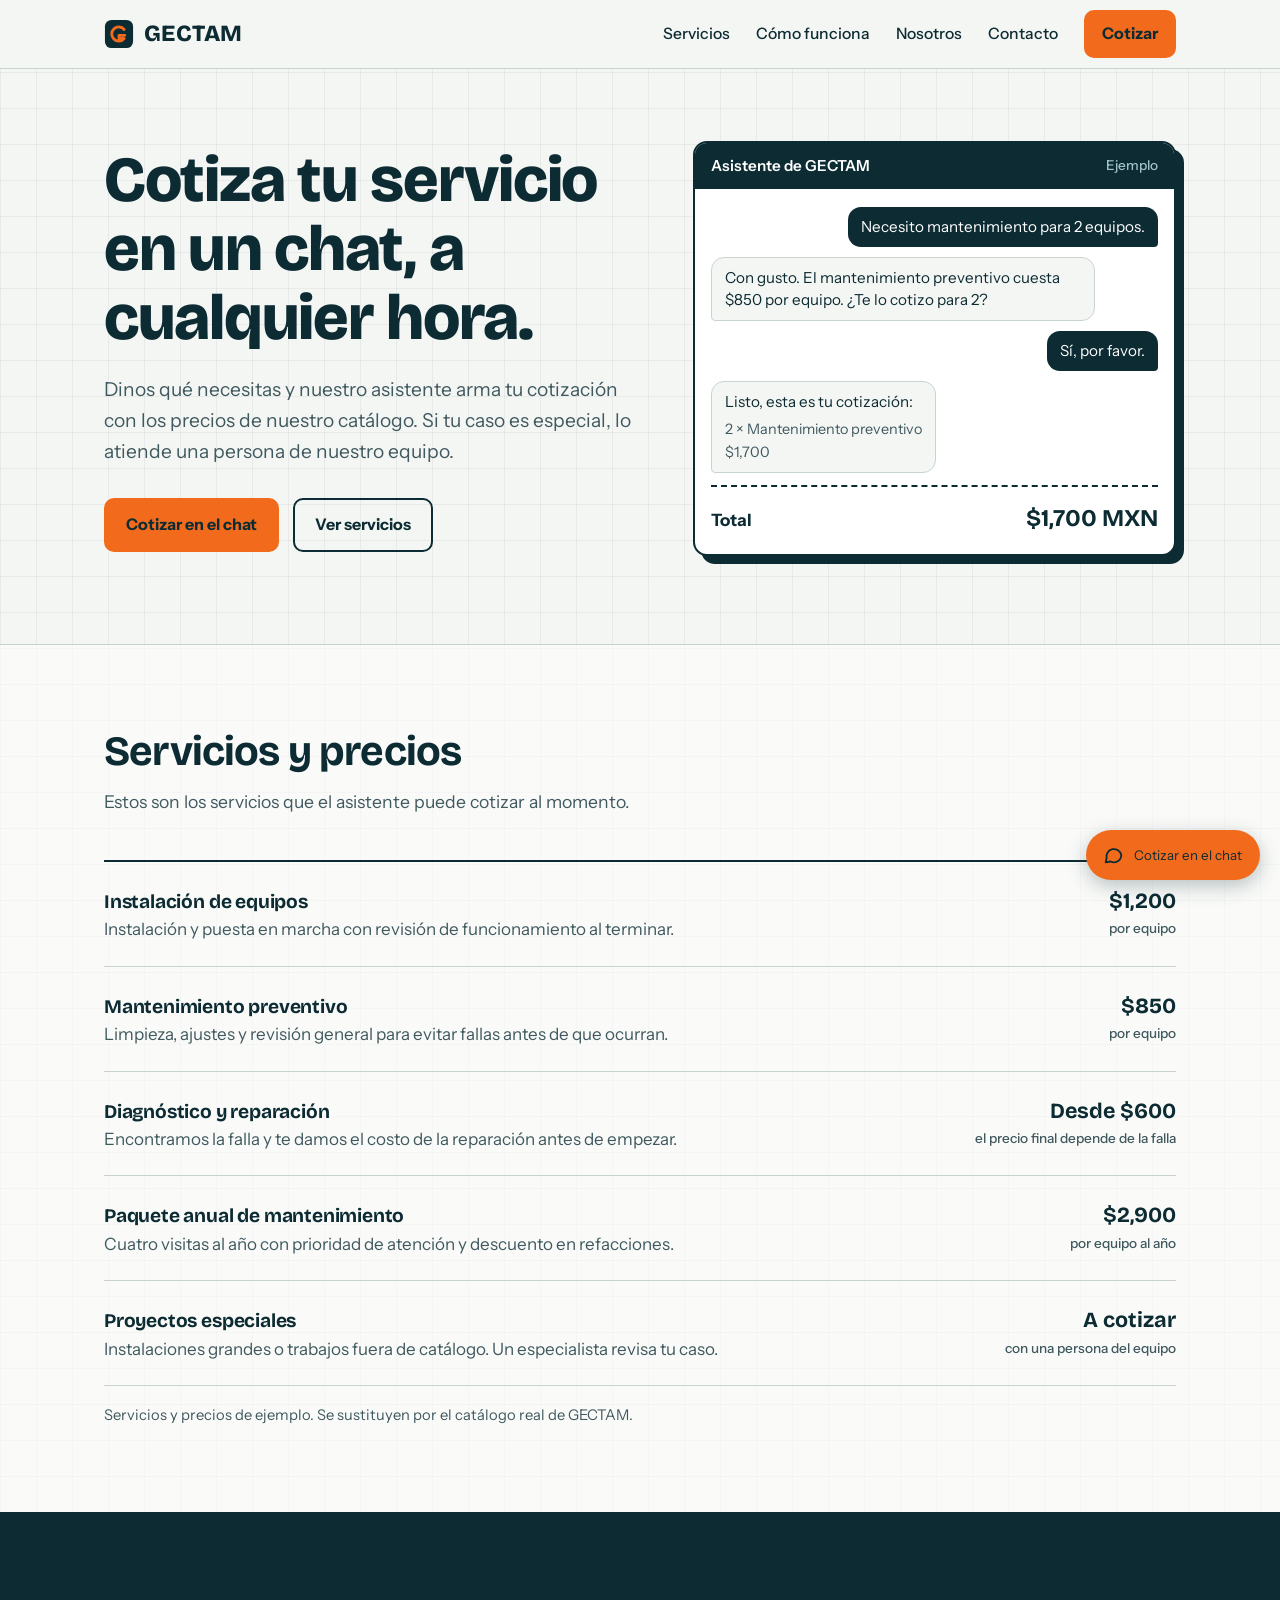
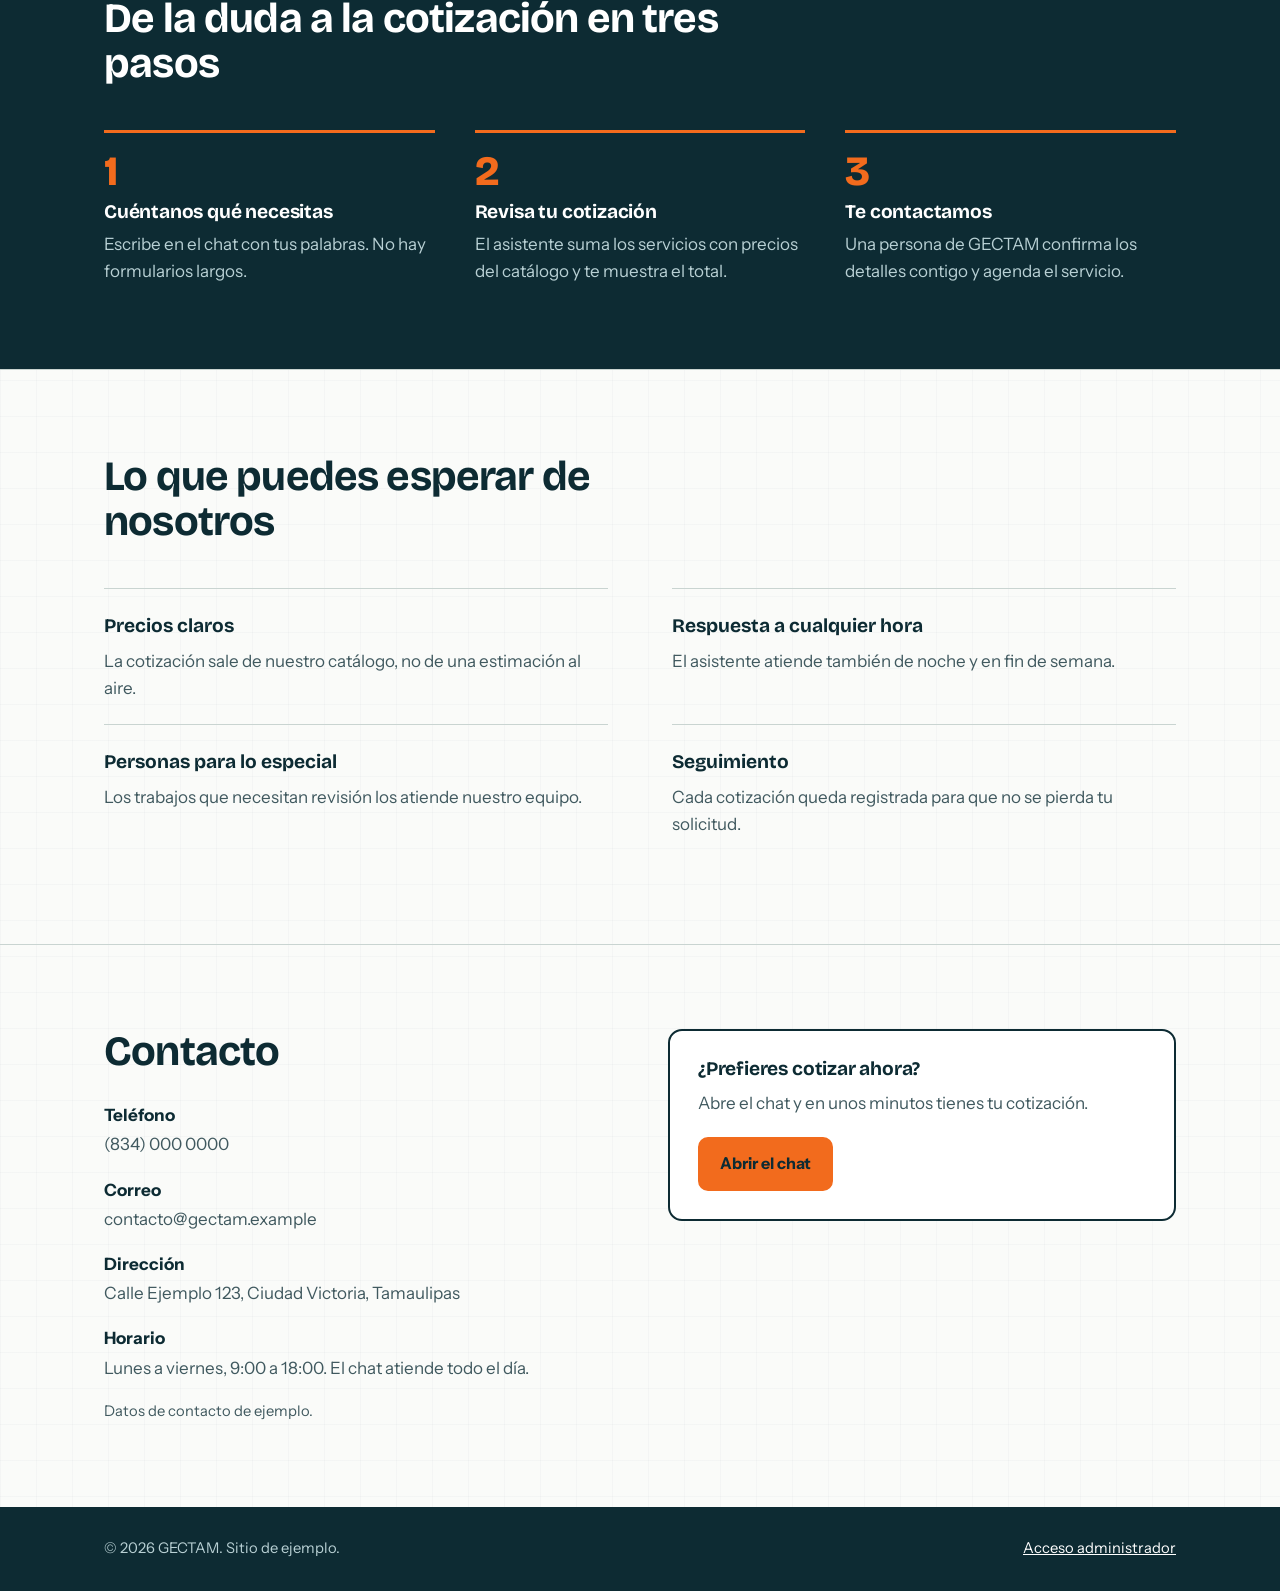
==== docs/sitio/index.html @ d4787ece "Sitio web de GECTAM" ====
<!DOCTYPE html>
<html lang="es">
<head>
<meta charset="UTF-8">
<meta name="viewport" content="width=device-width, initial-scale=1">
<title>GECTAM | Servicios técnicos con cotización inmediata</title>
<meta name="description" content="Servicios técnicos y de mantenimiento. Cotiza en minutos con nuestro asistente, a cualquier hora.">
<link rel="preconnect" href="https://fonts.googleapis.com">
<link rel="preconnect" href="https://fonts.gstatic.com" crossorigin>
<link href="https://fonts.googleapis.com/css2?family=Bricolage+Grotesque:opsz,wght@12..96,500;12..96,700;12..96,800&family=Instrument+Sans:wght@400;500;600;700&display=swap" rel="stylesheet">
<link rel="stylesheet" href="styles.css">
</head>
<body>

<header class="top">
  <div class="wrap">
    <a class="logo" href="#inicio" aria-label="GECTAM, inicio">
      <svg class="logo-mark" viewBox="0 0 32 32" aria-hidden="true">
        <rect x="1" y="1" width="30" height="30" rx="7" fill="#0d2b33"/>
        <path d="M21.5 11.2A7.5 7.5 0 1 0 21.5 20.8H16v-3.4h6.2" fill="none" stroke="#f26b1d" stroke-width="3" stroke-linecap="round" stroke-linejoin="round"/>
      </svg>
      GECTAM
    </a>
    <nav class="nav" aria-label="Principal">
      <a href="#servicios">Servicios</a>
      <a href="#como-funciona">Cómo funciona</a>
      <a href="#nosotros">Nosotros</a>
      <a href="#contacto">Contacto</a>
      <button class="btn btn-senal" type="button" data-open-chat>Cotizar</button>
    </nav>
  </div>
</header>

<main>
  <section class="hero" id="inicio">
    <div class="wrap">
      <div>
        <h1>Cotiza tu servicio en un chat, a cualquier hora.</h1>
        <p class="lead">Dinos qué necesitas y nuestro asistente arma tu cotización con los precios de nuestro catálogo. Si tu caso es especial, lo atiende una persona de nuestro equipo.</p>
        <div class="acciones">
          <button class="btn btn-senal" type="button" data-open-chat>Cotizar en el chat</button>
          <a class="btn" href="#servicios">Ver servicios</a>
        </div>
      </div>

      <div class="hoja" role="img" aria-label="Ejemplo de una conversación en la que el asistente arma una cotización">
        <div class="hoja-barra"><span>Asistente de GECTAM</span><span>Ejemplo</span></div>
        <div class="hoja-cuerpo">
          <div class="bur bur-u sec">Necesito mantenimiento para 2 equipos.</div>
          <div class="bur bur-b sec">Con gusto. El mantenimiento preventivo cuesta $850 por equipo. ¿Te lo cotizo para 2?</div>
          <div class="bur bur-u sec">Sí, por favor.</div>
          <div class="bur bur-b sec">Listo, esta es tu cotización:
            <div class="desglose"><span>2 × Mantenimiento preventivo</span><span>$1,700</span></div>
          </div>
        </div>
        <div class="total sec"><span>Total</span><strong>$1,700 MXN</strong></div>
      </div>
    </div>
  </section>

  <section class="bloque" id="servicios">
    <div class="wrap">
      <div class="cab">
        <h2>Servicios y precios</h2>
        <p>Estos son los servicios que el asistente puede cotizar al momento.</p>
      </div>
      <ul class="precios">
        <li>
          <div><h3>Instalación de equipos</h3><p>Instalación y puesta en marcha con revisión de funcionamiento al terminar.</p></div>
          <div class="precio">$1,200<small>por equipo</small></div>
        </li>
        <li>
          <div><h3>Mantenimiento preventivo</h3><p>Limpieza, ajustes y revisión general para evitar fallas antes de que ocurran.</p></div>
          <div class="precio">$850<small>por equipo</small></div>
        </li>
        <li>
          <div><h3>Diagnóstico y reparación</h3><p>Encontramos la falla y te damos el costo de la reparación antes de empezar.</p></div>
          <div class="precio">Desde $600<small>el precio final depende de la falla</small></div>
        </li>
        <li>
          <div><h3>Paquete anual de mantenimiento</h3><p>Cuatro visitas al año con prioridad de atención y descuento en refacciones.</p></div>
          <div class="precio">$2,900<small>por equipo al año</small></div>
        </li>
        <li>
          <div><h3>Proyectos especiales</h3><p>Instalaciones grandes o trabajos fuera de catálogo. Un especialista revisa tu caso.</p></div>
          <div class="precio">A cotizar<small>con una persona del equipo</small></div>
        </li>
      </ul>
      <p class="nota">Servicios y precios de ejemplo. Se sustituyen por el catálogo real de GECTAM.</p>
    </div>
  </section>

  <section class="bloque alt" id="como-funciona">
    <div class="wrap">
      <div class="cab">
        <h2>De la duda a la cotización en tres pasos</h2>
      </div>
      <ol class="pasos">
        <li><h3>Cuéntanos qué necesitas</h3><p>Escribe en el chat con tus palabras. No hay formularios largos.</p></li>
        <li><h3>Revisa tu cotización</h3><p>El asistente suma los servicios con precios del catálogo y te muestra el total.</p></li>
        <li><h3>Te contactamos</h3><p>Una persona de GECTAM confirma los detalles contigo y agenda el servicio.</p></li>
      </ol>
    </div>
  </section>

  <section class="bloque" id="nosotros">
    <div class="wrap">
      <div class="cab">
        <h2>Lo que puedes esperar de nosotros</h2>
      </div>
      <dl class="hechos">
        <div><dt>Precios claros</dt><dd>La cotización sale de nuestro catálogo, no de una estimación al aire.</dd></div>
        <div><dt>Respuesta a cualquier hora</dt><dd>El asistente atiende también de noche y en fin de semana.</dd></div>
        <div><dt>Personas para lo especial</dt><dd>Los trabajos que necesitan revisión los atiende nuestro equipo.</dd></div>
        <div><dt>Seguimiento</dt><dd>Cada cotización queda registrada para que no se pierda tu solicitud.</dd></div>
      </dl>
    </div>
  </section>

  <section class="bloque" id="contacto">
    <div class="wrap contacto">
      <div>
        <div class="cab" style="margin-bottom:28px"><h2>Contacto</h2></div>
        <dl class="datos">
          <div><dt>Teléfono</dt><dd>(834) 000 0000</dd></div>
          <div><dt>Correo</dt><dd>contacto@gectam.example</dd></div>
          <div><dt>Dirección</dt><dd>Calle Ejemplo 123, Ciudad Victoria, Tamaulipas</dd></div>
          <div><dt>Horario</dt><dd>Lunes a viernes, 9:00 a 18:00. El chat atiende todo el día.</dd></div>
        </dl>
        <p class="nota">Datos de contacto de ejemplo.</p>
      </div>
      <div class="caja-chat">
        <h3>¿Prefieres cotizar ahora?</h3>
        <p>Abre el chat y en unos minutos tienes tu cotización.</p>
        <button class="btn btn-senal" type="button" data-open-chat>Abrir el chat</button>
      </div>
    </div>
  </section>
</main>

<footer>
  <div class="wrap">
    <span>© 2026 GECTAM. Sitio de ejemplo.</span>
    <a href="admin.html">Acceso administrador</a>
  </div>
</footer>

<script src="chat-widget.js" data-backend="https://gectam-bot.onrender.com" defer></script>
</body>
</html>
---- docs/sitio/styles.css ----
/* GECTAM - sitio web (contenido de ejemplo) */
:root{
  --tinta:#0d2b33;
  --tinta-2:#1b4450;
  --papel:#f4f6f3;
  --blanco:#ffffff;
  --linea:#c9d4d1;
  --senal:#f26b1d;
  --texto-suave:#40595f;
  --ancho:1120px;
}
*{box-sizing:border-box}
html{scroll-behavior:smooth}
body{
  margin:0;color:var(--tinta);background-color:var(--papel);
  font-family:"Instrument Sans",system-ui,-apple-system,"Segoe UI",sans-serif;
  font-size:17px;line-height:1.6;
  /* cuadrícula tenue, como papel de plano técnico */
  background-image:
    linear-gradient(rgba(13,43,51,.055) 1px,transparent 1px),
    linear-gradient(90deg,rgba(13,43,51,.055) 1px,transparent 1px);
  background-size:36px 36px;
}
h1,h2,h3{font-family:"Bricolage Grotesque","Instrument Sans",system-ui,sans-serif;line-height:1.08;margin:0;letter-spacing:-.02em}
h1{font-size:clamp(2.3rem,5.4vw,4rem);font-weight:800}
h2{font-size:clamp(1.8rem,3.6vw,2.6rem);font-weight:700}
h3{font-size:1.2rem;font-weight:700;letter-spacing:-.01em}
p{margin:0}
a{color:inherit}
:focus-visible{outline:3px solid var(--senal);outline-offset:3px}
.wrap{max-width:var(--ancho);margin:0 auto;padding:0 24px}

/* ---------- Encabezado ---------- */
.top{position:sticky;top:0;z-index:50;background:rgba(244,246,243,.94);backdrop-filter:blur(6px);border-bottom:1px solid var(--linea)}
.top .wrap{display:flex;align-items:center;justify-content:space-between;height:68px;gap:16px}
.logo{display:flex;align-items:center;gap:10px;text-decoration:none;font-family:"Bricolage Grotesque",sans-serif;font-weight:800;font-size:1.45rem;letter-spacing:.02em}
.logo-mark{width:30px;height:30px;flex:none}
.nav{display:flex;align-items:center;gap:26px}
.nav a{text-decoration:none;font-weight:500;font-size:.98rem}
.nav a:hover{text-decoration:underline;text-underline-offset:5px;text-decoration-color:var(--senal);text-decoration-thickness:2px}
.btn{display:inline-block;font:inherit;font-weight:700;font-size:1rem;text-decoration:none;cursor:pointer;border:2px solid var(--tinta);border-radius:10px;padding:12px 20px;background:transparent;color:var(--tinta)}
.btn:hover{background:var(--tinta);color:var(--blanco)}
.btn-senal{background:var(--senal);border-color:var(--senal);color:var(--tinta)}
.btn-senal:hover{background:#ff7d33;border-color:#ff7d33;color:var(--tinta)}
.nav .btn{padding:9px 16px}

/* ---------- Hero ---------- */
.hero{padding:72px 0 88px}
.hero .wrap{display:grid;grid-template-columns:1.05fr .95fr;gap:56px;align-items:center}
.hero h1{max-width:13ch}
.hero .lead{margin-top:22px;font-size:1.2rem;color:var(--texto-suave);max-width:46ch}
.hero .acciones{margin-top:32px;display:flex;flex-wrap:wrap;gap:14px}

/* Hoja de cotización: lo memorable de la página */
.hoja{background:var(--blanco);border:2px solid var(--tinta);border-radius:14px;box-shadow:8px 8px 0 var(--tinta);overflow:hidden}
.hoja-barra{display:flex;align-items:center;justify-content:space-between;background:var(--tinta);color:var(--blanco);padding:11px 16px;font-weight:600;font-size:.95rem}
.hoja-barra span:last-child{color:#9fc3c9;font-weight:500;font-size:.85rem}
.hoja-cuerpo{padding:18px 16px 4px;display:flex;flex-direction:column;gap:10px;min-height:250px}
.bur{max-width:86%;padding:9px 13px;border-radius:13px;font-size:.95rem;line-height:1.45}
.bur-u{align-self:flex-end;background:var(--tinta);color:var(--blanco);border-bottom-right-radius:4px}
.bur-b{align-self:flex-start;background:var(--papel);border:1px solid var(--linea);border-bottom-left-radius:4px}
.total{margin:8px 16px 16px;border-top:2px dashed var(--tinta);padding-top:12px;display:flex;justify-content:space-between;align-items:baseline;font-weight:700}
.total strong{font-family:"Bricolage Grotesque",sans-serif;font-size:1.5rem}
.desglose{margin-top:6px;font-size:.9rem;color:var(--texto-suave);display:flex;flex-direction:column;gap:2px}
.desglose span{display:flex;justify-content:space-between;gap:16px}

/* Única animación de la página: la conversación aparece mensaje por mensaje */
.sec{opacity:0;transform:translateY(6px);animation:entra .45s ease forwards}
.sec:nth-child(1){animation-delay:.3s}
.sec:nth-child(2){animation-delay:1.3s}
.sec:nth-child(3){animation-delay:2.3s}
.sec:nth-child(4){animation-delay:3.3s}
.total.sec{animation-delay:4.2s}
@keyframes entra{to{opacity:1;transform:none}}

/* ---------- Secciones ---------- */
section.bloque{padding:84px 0;border-top:1px solid var(--linea);background:rgba(255,255,255,.55)}
section.bloque.alt{background:var(--tinta);color:var(--blanco);border-top:0}
.cab{max-width:60ch;margin-bottom:44px}
.cab p{margin-top:14px;color:var(--texto-suave);font-size:1.1rem}
.alt .cab p{color:#b8d0d4}

/* Hoja de precios */
.precios{border-top:2px solid var(--tinta);margin:0;padding:0;list-style:none}
.precios li{display:grid;grid-template-columns:1fr auto;gap:8px 32px;align-items:baseline;padding:22px 0;border-bottom:1px solid var(--linea)}
.precios h3{margin-bottom:4px}
.precios p{color:var(--texto-suave);max-width:58ch}
.precio{font-family:"Bricolage Grotesque",sans-serif;font-weight:700;font-size:1.35rem;white-space:nowrap;text-align:right}
.precio small{display:block;font-family:"Instrument Sans",sans-serif;font-weight:500;font-size:.85rem;color:var(--texto-suave)}
.nota{margin-top:18px;font-size:.92rem;color:var(--texto-suave)}

/* Pasos (sí son una secuencia) */
.pasos{list-style:none;margin:0;padding:0;display:grid;grid-template-columns:repeat(3,1fr);gap:40px;counter-reset:p}
.pasos li{counter-increment:p;border-top:3px solid var(--senal);padding-top:18px}
.pasos li::before{content:counter(p);display:block;font-family:"Bricolage Grotesque",sans-serif;font-weight:800;font-size:2.6rem;line-height:1;color:var(--senal);margin-bottom:10px}
.pasos h3{margin-bottom:8px}
.pasos p{color:#b8d0d4}

/* Por qué GECTAM */
.hechos{display:grid;grid-template-columns:1fr 1fr;gap:0 64px;margin:0}
.hechos div{padding:22px 0;border-top:1px solid var(--linea)}
.hechos dt{font-family:"Bricolage Grotesque",sans-serif;font-weight:700;font-size:1.2rem;margin-bottom:6px}
.hechos dd{margin:0;color:var(--texto-suave);max-width:48ch}

/* Contacto */
.contacto{display:grid;grid-template-columns:1fr 1fr;gap:56px;align-items:start}
.datos{margin:0;display:grid;gap:18px}
.datos dt{font-weight:700}
.datos dd{margin:2px 0 0;color:var(--texto-suave)}
.caja-chat{border:2px solid var(--tinta);border-radius:14px;padding:28px;background:var(--blanco)}
.caja-chat p{margin:10px 0 20px;color:var(--texto-suave)}

footer{background:var(--tinta);color:#b8d0d4;padding:30px 0;font-size:.92rem}
footer .wrap{display:flex;justify-content:space-between;gap:16px;flex-wrap:wrap}
footer a{color:var(--blanco)}

/* ---------- Móvil ---------- */
@media (max-width:860px){
  .hero{padding:44px 0 64px}
  .hero .wrap,.contacto,.hechos{grid-template-columns:1fr;gap:36px}
  .hechos{gap:0}
  .pasos{grid-template-columns:1fr;gap:28px}
  .nav a:not(.btn){display:none}
  .precios li{grid-template-columns:1fr}
  .precio{text-align:left}
  section.bloque{padding:60px 0}
}
@media (prefers-reduced-motion:reduce){
  html{scroll-behavior:auto}
  .sec{animation:none;opacity:1;transform:none}
}
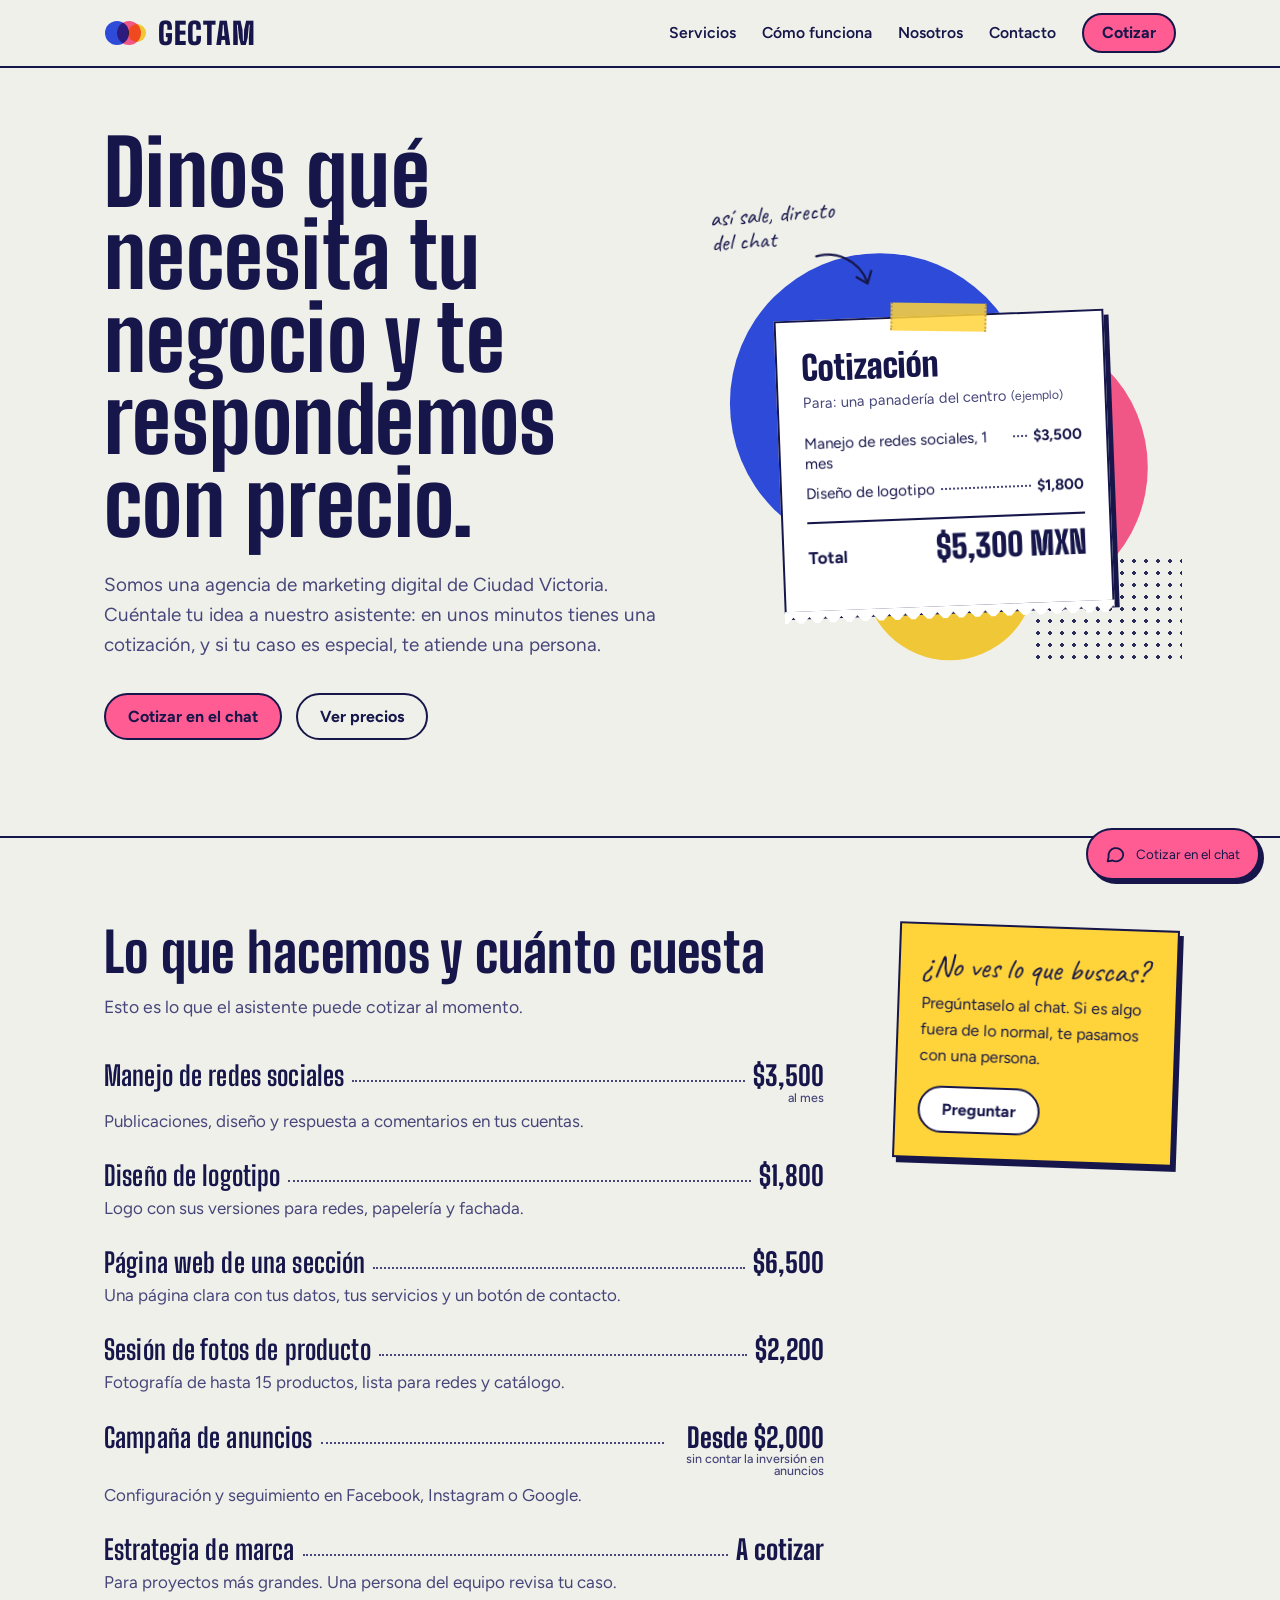
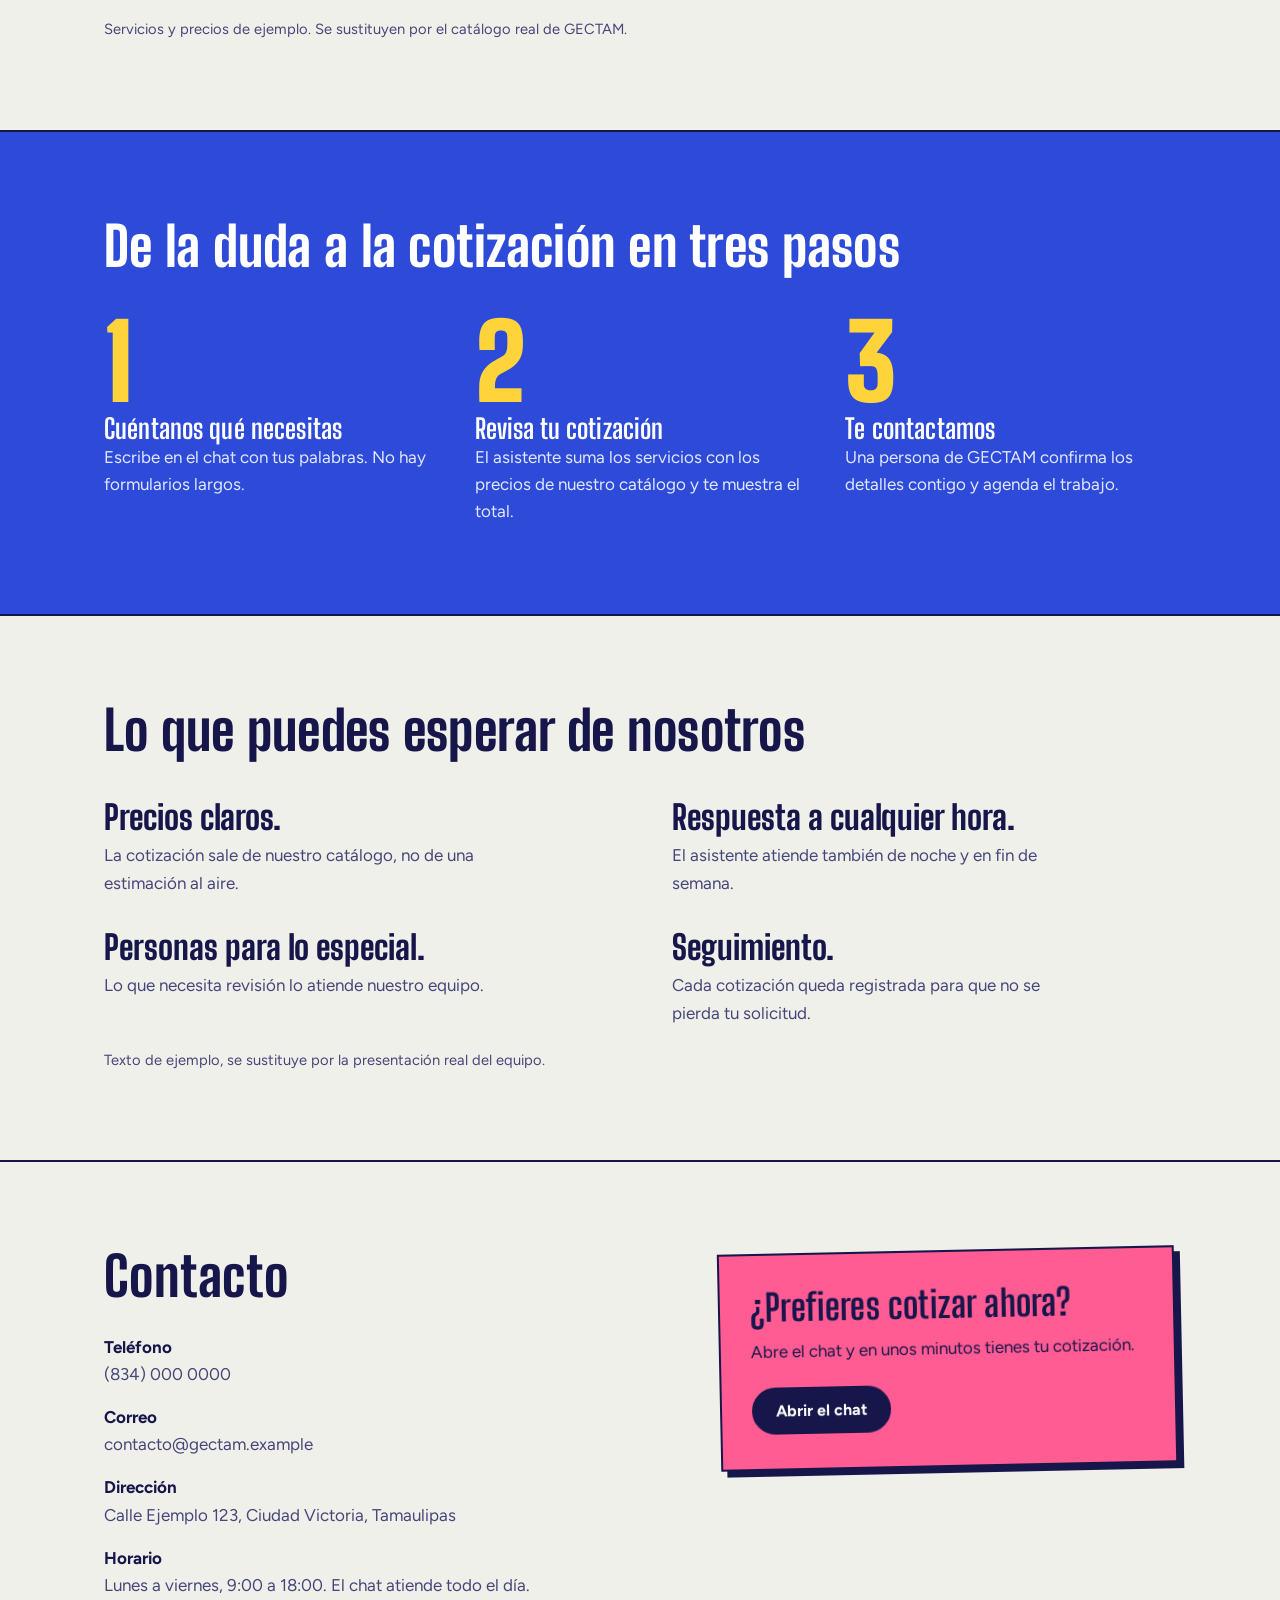
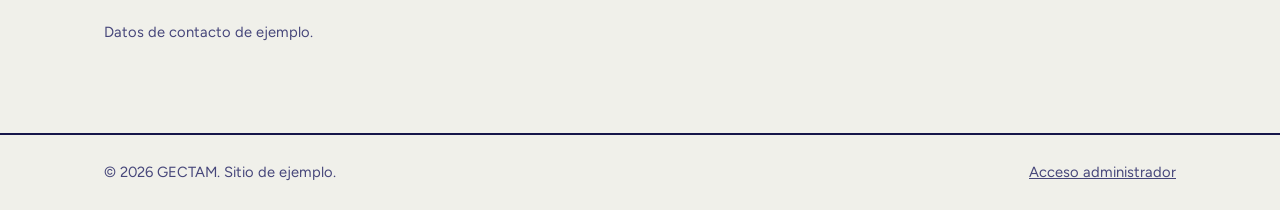
==== commit 8998ca89: "Nuevo diseño del sitio" ====
--- a/docs/sitio/index.html
+++ b/docs/sitio/index.html
@@ -3,11 +3,11 @@
 <head>
 <meta charset="UTF-8">
 <meta name="viewport" content="width=device-width, initial-scale=1">
-<title>GECTAM | Servicios técnicos con cotización inmediata</title>
-<meta name="description" content="Servicios técnicos y de mantenimiento. Cotiza en minutos con nuestro asistente, a cualquier hora.">
+<title>GECTAM | Marketing digital en Ciudad Victoria</title>
+<meta name="description" content="Agencia de marketing digital en Ciudad Victoria. Cuéntanos qué necesita tu negocio y te respondemos con precio, a cualquier hora.">
 <link rel="preconnect" href="https://fonts.googleapis.com">
 <link rel="preconnect" href="https://fonts.gstatic.com" crossorigin>
-<link href="https://fonts.googleapis.com/css2?family=Bricolage+Grotesque:opsz,wght@12..96,500;12..96,700;12..96,800&family=Instrument+Sans:wght@400;500;600;700&display=swap" rel="stylesheet">
+<link href="https://fonts.googleapis.com/css2?family=Big+Shoulders+Display:wght@700;800;900&family=Caveat:wght@600&family=Figtree:wght@400;500;600;700&display=swap" rel="stylesheet">
 <link rel="stylesheet" href="styles.css">
 </head>
 <body>
@@ -15,11 +15,12 @@
 <header class="top">
   <div class="wrap">
     <a class="logo" href="#inicio" aria-label="GECTAM, inicio">
-      <svg class="logo-mark" viewBox="0 0 32 32" aria-hidden="true">
-        <rect x="1" y="1" width="30" height="30" rx="7" fill="#0d2b33"/>
-        <path d="M21.5 11.2A7.5 7.5 0 1 0 21.5 20.8H16v-3.4h6.2" fill="none" stroke="#f26b1d" stroke-width="3" stroke-linecap="round" stroke-linejoin="round"/>
+      <svg class="logo-mark" viewBox="0 0 44 32" aria-hidden="true">
+        <circle cx="13" cy="16" r="12" fill="#2d4bd8"/>
+        <circle cx="25" cy="16" r="12" fill="#ff5c93" style="mix-blend-mode:multiply"/>
+        <circle cx="33" cy="16" r="9" fill="#ffd43b" style="mix-blend-mode:multiply"/>
       </svg>
-      GECTAM
+      <span>GECTAM</span>
     </a>
     <nav class="nav" aria-label="Principal">
       <a href="#servicios">Servicios</a>
@@ -33,94 +34,114 @@
 
 <main>
   <section class="hero" id="inicio">
-    <div class="wrap">
-      <div>
-        <h1>Cotiza tu servicio en un chat, a cualquier hora.</h1>
-        <p class="lead">Dinos qué necesitas y nuestro asistente arma tu cotización con los precios de nuestro catálogo. Si tu caso es especial, lo atiende una persona de nuestro equipo.</p>
+    <div class="wrap hero-grid">
+      <div class="hero-texto">
+        <h1>Dinos qué necesita tu negocio y te respondemos con precio.</h1>
+        <p class="lead">Somos una agencia de marketing digital de Ciudad Victoria. Cuéntale tu idea a nuestro asistente: en unos minutos tienes una cotización, y si tu caso es especial, te atiende una persona.</p>
         <div class="acciones">
           <button class="btn btn-senal" type="button" data-open-chat>Cotizar en el chat</button>
-          <a class="btn" href="#servicios">Ver servicios</a>
+          <a class="btn" href="#servicios">Ver precios</a>
         </div>
       </div>
 
-      <div class="hoja" role="img" aria-label="Ejemplo de una conversación en la que el asistente arma una cotización">
-        <div class="hoja-barra"><span>Asistente de GECTAM</span><span>Ejemplo</span></div>
-        <div class="hoja-cuerpo">
-          <div class="bur bur-u sec">Necesito mantenimiento para 2 equipos.</div>
-          <div class="bur bur-b sec">Con gusto. El mantenimiento preventivo cuesta $850 por equipo. ¿Te lo cotizo para 2?</div>
-          <div class="bur bur-u sec">Sí, por favor.</div>
-          <div class="bur bur-b sec">Listo, esta es tu cotización:
-            <div class="desglose"><span>2 × Mantenimiento preventivo</span><span>$1,700</span></div>
-          </div>
+      <div class="escena" role="img" aria-label="Ejemplo de una cotización: manejo de redes sociales 3,500 pesos, diseño de logotipo 1,800 pesos, total 5,300 pesos">
+        <svg class="tintas" viewBox="0 0 420 420" aria-hidden="true">
+          <circle cx="150" cy="170" r="140" fill="#2d4bd8"/>
+          <circle cx="270" cy="230" r="130" fill="#ff5c93" style="mix-blend-mode:multiply"/>
+          <circle cx="215" cy="330" r="80" fill="#ffd43b" style="mix-blend-mode:multiply"/>
+        </svg>
+        <div class="puntos" aria-hidden="true"></div>
+
+        <div class="boleta">
+          <span class="cinta" aria-hidden="true"></span>
+          <p class="b-titulo">Cotización</p>
+          <p class="b-para">Para: una panadería del centro <small>(ejemplo)</small></p>
+          <ul class="b-lineas">
+            <li class="sec"><span>Manejo de redes sociales, 1 mes</span><i></i><b>$3,500</b></li>
+            <li class="sec"><span>Diseño de logotipo</span><i></i><b>$1,800</b></li>
+          </ul>
+          <p class="b-total sec"><span>Total</span><strong>$5,300 MXN</strong></p>
         </div>
-        <div class="total sec"><span>Total</span><strong>$1,700 MXN</strong></div>
+
+        <p class="nota-mano" aria-hidden="true">
+          así sale, directo del chat
+          <svg viewBox="0 0 70 50" fill="none" stroke="currentColor" stroke-width="2.6" stroke-linecap="round" stroke-linejoin="round"><path d="M4 6C26 2 52 12 60 40"/><path d="M48 33l12 8 5-14"/></svg>
+        </p>
       </div>
     </div>
   </section>
 
   <section class="bloque" id="servicios">
-    <div class="wrap">
-      <div class="cab">
-        <h2>Servicios y precios</h2>
-        <p>Estos son los servicios que el asistente puede cotizar al momento.</p>
+    <div class="wrap servicios-grid">
+      <div>
+        <h2>Lo que hacemos y cuánto cuesta</h2>
+        <p class="sub">Esto es lo que el asistente puede cotizar al momento.</p>
+
+        <ul class="menu">
+          <li>
+            <div class="m-fila"><h3>Manejo de redes sociales</h3><i></i><b>$3,500<small>al mes</small></b></div>
+            <p>Publicaciones, diseño y respuesta a comentarios en tus cuentas.</p>
+          </li>
+          <li>
+            <div class="m-fila"><h3>Diseño de logotipo</h3><i></i><b>$1,800</b></div>
+            <p>Logo con sus versiones para redes, papelería y fachada.</p>
+          </li>
+          <li>
+            <div class="m-fila"><h3>Página web de una sección</h3><i></i><b>$6,500</b></div>
+            <p>Una página clara con tus datos, tus servicios y un botón de contacto.</p>
+          </li>
+          <li>
+            <div class="m-fila"><h3>Sesión de fotos de producto</h3><i></i><b>$2,200</b></div>
+            <p>Fotografía de hasta 15 productos, lista para redes y catálogo.</p>
+          </li>
+          <li>
+            <div class="m-fila"><h3>Campaña de anuncios</h3><i></i><b>Desde $2,000<small>sin contar la inversión en anuncios</small></b></div>
+            <p>Configuración y seguimiento en Facebook, Instagram o Google.</p>
+          </li>
+          <li>
+            <div class="m-fila"><h3>Estrategia de marca</h3><i></i><b>A cotizar</b></div>
+            <p>Para proyectos más grandes. Una persona del equipo revisa tu caso.</p>
+          </li>
+        </ul>
+        <p class="nota">Servicios y precios de ejemplo. Se sustituyen por el catálogo real de GECTAM.</p>
       </div>
-      <ul class="precios">
-        <li>
-          <div><h3>Instalación de equipos</h3><p>Instalación y puesta en marcha con revisión de funcionamiento al terminar.</p></div>
-          <div class="precio">$1,200<small>por equipo</small></div>
-        </li>
-        <li>
-          <div><h3>Mantenimiento preventivo</h3><p>Limpieza, ajustes y revisión general para evitar fallas antes de que ocurran.</p></div>
-          <div class="precio">$850<small>por equipo</small></div>
-        </li>
-        <li>
-          <div><h3>Diagnóstico y reparación</h3><p>Encontramos la falla y te damos el costo de la reparación antes de empezar.</p></div>
-          <div class="precio">Desde $600<small>el precio final depende de la falla</small></div>
-        </li>
-        <li>
-          <div><h3>Paquete anual de mantenimiento</h3><p>Cuatro visitas al año con prioridad de atención y descuento en refacciones.</p></div>
-          <div class="precio">$2,900<small>por equipo al año</small></div>
-        </li>
-        <li>
-          <div><h3>Proyectos especiales</h3><p>Instalaciones grandes o trabajos fuera de catálogo. Un especialista revisa tu caso.</p></div>
-          <div class="precio">A cotizar<small>con una persona del equipo</small></div>
-        </li>
-      </ul>
-      <p class="nota">Servicios y precios de ejemplo. Se sustituyen por el catálogo real de GECTAM.</p>
+
+      <aside class="post-it">
+        <p>¿No ves lo que buscas?</p>
+        <p>Pregúntaselo al chat. Si es algo fuera de lo normal, te pasamos con una persona.</p>
+        <button class="btn" type="button" data-open-chat>Preguntar</button>
+      </aside>
     </div>
   </section>
 
-  <section class="bloque alt" id="como-funciona">
+  <section class="bloque azul" id="como-funciona">
     <div class="wrap">
-      <div class="cab">
-        <h2>De la duda a la cotización en tres pasos</h2>
-      </div>
+      <h2>De la duda a la cotización en tres pasos</h2>
       <ol class="pasos">
-        <li><h3>Cuéntanos qué necesitas</h3><p>Escribe en el chat con tus palabras. No hay formularios largos.</p></li>
-        <li><h3>Revisa tu cotización</h3><p>El asistente suma los servicios con precios del catálogo y te muestra el total.</p></li>
-        <li><h3>Te contactamos</h3><p>Una persona de GECTAM confirma los detalles contigo y agenda el servicio.</p></li>
+        <li><span class="num">1</span><div><h3>Cuéntanos qué necesitas</h3><p>Escribe en el chat con tus palabras. No hay formularios largos.</p></div></li>
+        <li><span class="num">2</span><div><h3>Revisa tu cotización</h3><p>El asistente suma los servicios con los precios de nuestro catálogo y te muestra el total.</p></div></li>
+        <li><span class="num">3</span><div><h3>Te contactamos</h3><p>Una persona de GECTAM confirma los detalles contigo y agenda el trabajo.</p></div></li>
       </ol>
     </div>
   </section>
 
   <section class="bloque" id="nosotros">
     <div class="wrap">
-      <div class="cab">
-        <h2>Lo que puedes esperar de nosotros</h2>
-      </div>
-      <dl class="hechos">
-        <div><dt>Precios claros</dt><dd>La cotización sale de nuestro catálogo, no de una estimación al aire.</dd></div>
-        <div><dt>Respuesta a cualquier hora</dt><dd>El asistente atiende también de noche y en fin de semana.</dd></div>
-        <div><dt>Personas para lo especial</dt><dd>Los trabajos que necesitan revisión los atiende nuestro equipo.</dd></div>
-        <div><dt>Seguimiento</dt><dd>Cada cotización queda registrada para que no se pierda tu solicitud.</dd></div>
+      <h2>Lo que puedes esperar de nosotros</h2>
+      <dl class="promesas">
+        <div><dt>Precios claros.</dt><dd>La cotización sale de nuestro catálogo, no de una estimación al aire.</dd></div>
+        <div><dt>Respuesta a cualquier hora.</dt><dd>El asistente atiende también de noche y en fin de semana.</dd></div>
+        <div><dt>Personas para lo especial.</dt><dd>Lo que necesita revisión lo atiende nuestro equipo.</dd></div>
+        <div><dt>Seguimiento.</dt><dd>Cada cotización queda registrada para que no se pierda tu solicitud.</dd></div>
       </dl>
+      <p class="nota">Texto de ejemplo, se sustituye por la presentación real del equipo.</p>
     </div>
   </section>
 
   <section class="bloque" id="contacto">
     <div class="wrap contacto">
       <div>
-        <div class="cab" style="margin-bottom:28px"><h2>Contacto</h2></div>
+        <h2>Contacto</h2>
         <dl class="datos">
           <div><dt>Teléfono</dt><dd>(834) 000 0000</dd></div>
           <div><dt>Correo</dt><dd>contacto@gectam.example</dd></div>
@@ -132,7 +153,7 @@
       <div class="caja-chat">
         <h3>¿Prefieres cotizar ahora?</h3>
         <p>Abre el chat y en unos minutos tienes tu cotización.</p>
-        <button class="btn btn-senal" type="button" data-open-chat>Abrir el chat</button>
+        <button class="btn btn-tinta" type="button" data-open-chat>Abrir el chat</button>
       </div>
     </div>
   </section>
--- a/docs/sitio/styles.css
+++ b/docs/sitio/styles.css
@@ -1,129 +1,147 @@
-/* GECTAM - sitio web (contenido de ejemplo) */
+/* GECTAM - sitio web (contenido de ejemplo)
+   Idea visual: impresión a tres tintas (azul, rosa, amarillo) sobre papel de fotocopia. */
 :root{
-  --tinta:#0d2b33;
-  --tinta-2:#1b4450;
-  --papel:#f4f6f3;
+  --tinta:#16164a;
+  --tinta-2:#46467a;
+  --papel:#f0f0ea;
   --blanco:#ffffff;
-  --linea:#c9d4d1;
-  --senal:#f26b1d;
-  --texto-suave:#40595f;
+  --linea:#cfcfd8;
+  --azul:#2d4bd8;
+  --senal:#ff5c93;
+  --amarillo:#ffd43b;
+  --texto-suave:#46467a;
   --ancho:1120px;
+  --display:"Big Shoulders Display","Arial Narrow","Roboto Condensed",Impact,sans-serif;
+  --cuerpo:"Figtree",system-ui,-apple-system,"Segoe UI",sans-serif;
+  --mano:"Caveat","Segoe Print","Bradley Hand",cursive;
 }
 *{box-sizing:border-box}
 html{scroll-behavior:smooth}
-body{
-  margin:0;color:var(--tinta);background-color:var(--papel);
-  font-family:"Instrument Sans",system-ui,-apple-system,"Segoe UI",sans-serif;
-  font-size:17px;line-height:1.6;
-  /* cuadrícula tenue, como papel de plano técnico */
-  background-image:
-    linear-gradient(rgba(13,43,51,.055) 1px,transparent 1px),
-    linear-gradient(90deg,rgba(13,43,51,.055) 1px,transparent 1px);
-  background-size:36px 36px;
-}
-h1,h2,h3{font-family:"Bricolage Grotesque","Instrument Sans",system-ui,sans-serif;line-height:1.08;margin:0;letter-spacing:-.02em}
-h1{font-size:clamp(2.3rem,5.4vw,4rem);font-weight:800}
-h2{font-size:clamp(1.8rem,3.6vw,2.6rem);font-weight:700}
-h3{font-size:1.2rem;font-weight:700;letter-spacing:-.01em}
+body{margin:0;color:var(--tinta);background:var(--papel);font-family:var(--cuerpo);font-size:17px;line-height:1.6}
+h1,h2,h3{font-family:var(--display);margin:0;font-weight:800;letter-spacing:.005em}
+h1{font-size:clamp(3rem,7.4vw,5.6rem);line-height:.92}
+h2{font-size:clamp(2.2rem,4.6vw,3.4rem);line-height:.98}
+h3{font-size:1.45rem;line-height:1.1;font-weight:700}
 p{margin:0}
 a{color:inherit}
-:focus-visible{outline:3px solid var(--senal);outline-offset:3px}
+:focus-visible{outline:3px solid var(--azul);outline-offset:3px}
 .wrap{max-width:var(--ancho);margin:0 auto;padding:0 24px}
 
 /* ---------- Encabezado ---------- */
-.top{position:sticky;top:0;z-index:50;background:rgba(244,246,243,.94);backdrop-filter:blur(6px);border-bottom:1px solid var(--linea)}
-.top .wrap{display:flex;align-items:center;justify-content:space-between;height:68px;gap:16px}
-.logo{display:flex;align-items:center;gap:10px;text-decoration:none;font-family:"Bricolage Grotesque",sans-serif;font-weight:800;font-size:1.45rem;letter-spacing:.02em}
-.logo-mark{width:30px;height:30px;flex:none}
+.top{position:sticky;top:0;z-index:50;background:var(--papel);border-bottom:2px solid var(--tinta)}
+.top .wrap{display:flex;align-items:center;justify-content:space-between;height:66px;gap:16px}
+.logo{display:flex;align-items:center;gap:10px;text-decoration:none;font-family:var(--display);font-weight:900;font-size:1.9rem;letter-spacing:.03em;line-height:1}
+.logo-mark{width:44px;height:32px;flex:none}
 .nav{display:flex;align-items:center;gap:26px}
-.nav a{text-decoration:none;font-weight:500;font-size:.98rem}
-.nav a:hover{text-decoration:underline;text-underline-offset:5px;text-decoration-color:var(--senal);text-decoration-thickness:2px}
-.btn{display:inline-block;font:inherit;font-weight:700;font-size:1rem;text-decoration:none;cursor:pointer;border:2px solid var(--tinta);border-radius:10px;padding:12px 20px;background:transparent;color:var(--tinta)}
-.btn:hover{background:var(--tinta);color:var(--blanco)}
-.btn-senal{background:var(--senal);border-color:var(--senal);color:var(--tinta)}
-.btn-senal:hover{background:#ff7d33;border-color:#ff7d33;color:var(--tinta)}
-.nav .btn{padding:9px 16px}
+.nav a{text-decoration:none;font-weight:600;font-size:.98rem}
+.nav a:hover{text-decoration:underline;text-underline-offset:6px;text-decoration-color:var(--senal);text-decoration-thickness:3px}
+.btn{display:inline-block;font:inherit;font-weight:700;font-size:1rem;text-decoration:none;cursor:pointer;border:2px solid var(--tinta);border-radius:999px;padding:12px 22px;background:transparent;color:var(--tinta);line-height:1.2}
+.btn:hover{background:var(--tinta);color:var(--papel)}
+.btn-senal{background:var(--senal)}
+.btn-senal:hover{background:var(--tinta);color:var(--blanco)}
+.btn-tinta{background:var(--tinta);color:var(--blanco)}
+.btn-tinta:hover{background:var(--blanco);color:var(--tinta)}
+.nav .btn{padding:8px 18px}
 
 /* ---------- Hero ---------- */
-.hero{padding:72px 0 88px}
-.hero .wrap{display:grid;grid-template-columns:1.05fr .95fr;gap:56px;align-items:center}
-.hero h1{max-width:13ch}
-.hero .lead{margin-top:22px;font-size:1.2rem;color:var(--texto-suave);max-width:46ch}
+.hero{padding:64px 0 96px;overflow:hidden}
+.hero-grid{display:grid;grid-template-columns:1.1fr .9fr;gap:40px;align-items:center}
+.hero .lead{margin-top:26px;font-size:1.18rem;color:var(--texto-suave);max-width:46ch}
 .hero .acciones{margin-top:32px;display:flex;flex-wrap:wrap;gap:14px}
 
-/* Hoja de cotización: lo memorable de la página */
-.hoja{background:var(--blanco);border:2px solid var(--tinta);border-radius:14px;box-shadow:8px 8px 0 var(--tinta);overflow:hidden}
-.hoja-barra{display:flex;align-items:center;justify-content:space-between;background:var(--tinta);color:var(--blanco);padding:11px 16px;font-weight:600;font-size:.95rem}
-.hoja-barra span:last-child{color:#9fc3c9;font-weight:500;font-size:.85rem}
-.hoja-cuerpo{padding:18px 16px 4px;display:flex;flex-direction:column;gap:10px;min-height:250px}
-.bur{max-width:86%;padding:9px 13px;border-radius:13px;font-size:.95rem;line-height:1.45}
-.bur-u{align-self:flex-end;background:var(--tinta);color:var(--blanco);border-bottom-right-radius:4px}
-.bur-b{align-self:flex-start;background:var(--papel);border:1px solid var(--linea);border-bottom-left-radius:4px}
-.total{margin:8px 16px 16px;border-top:2px dashed var(--tinta);padding-top:12px;display:flex;justify-content:space-between;align-items:baseline;font-weight:700}
-.total strong{font-family:"Bricolage Grotesque",sans-serif;font-size:1.5rem}
-.desglose{margin-top:6px;font-size:.9rem;color:var(--texto-suave);display:flex;flex-direction:column;gap:2px}
-.desglose span{display:flex;justify-content:space-between;gap:16px}
+/* Lo memorable: la boleta pegada sobre tres tintas encimadas */
+.escena{position:relative;min-height:470px;display:grid;place-items:center;padding:74px 0 24px}
+.tintas{position:absolute;inset:20px 0 0;width:100%;height:calc(100% - 20px)}
+.puntos{position:absolute;right:-6px;bottom:6px;width:150px;height:110px;opacity:.9;
+  background-image:radial-gradient(var(--tinta) 1.6px,transparent 2px);background-size:12px 12px}
+.boleta{position:relative;width:min(330px,88%);background:var(--blanco);padding:30px 24px 38px;transform:rotate(-2.2deg);
+  box-shadow:5px 6px 0 var(--tinta);border:2px solid var(--tinta);
+  -webkit-mask:none;mask:none}
+.boleta::after{content:"";position:absolute;left:-2px;right:-2px;bottom:-12px;height:12px;
+  background:linear-gradient(135deg,var(--blanco) 50%,transparent 50%) 0 0/16px 12px,linear-gradient(225deg,var(--blanco) 50%,transparent 50%) 0 0/16px 12px;}
+.cinta{position:absolute;top:-14px;left:50%;width:96px;height:28px;margin-left:-48px;background:rgba(255,212,59,.85);transform:rotate(3deg);border-left:2px dotted rgba(22,22,74,.25);border-right:2px dotted rgba(22,22,74,.25)}
+.b-titulo{font-family:var(--display);font-weight:900;font-size:2.1rem;line-height:1}
+.b-para{margin-top:6px;font-size:.92rem;color:var(--texto-suave)}
+.b-lineas{list-style:none;margin:20px 0 0;padding:0;display:flex;flex-direction:column;gap:10px}
+.b-lineas li{display:flex;align-items:baseline;gap:6px;font-size:.95rem;line-height:1.3}
+.b-lineas i,.m-fila i{flex:1;min-width:14px;border-bottom:2px dotted var(--tinta-2);transform:translateY(-4px)}
+.b-lineas b{font-weight:700}
+.b-total{margin-top:18px;padding-top:12px;border-top:2px solid var(--tinta);display:flex;justify-content:space-between;align-items:baseline;font-weight:700}
+.b-total strong{font-family:var(--display);font-size:2rem;font-weight:900;line-height:1}
 
-/* Única animación de la página: la conversación aparece mensaje por mensaje */
-.sec{opacity:0;transform:translateY(6px);animation:entra .45s ease forwards}
-.sec:nth-child(1){animation-delay:.3s}
-.sec:nth-child(2){animation-delay:1.3s}
-.sec:nth-child(3){animation-delay:2.3s}
-.sec:nth-child(4){animation-delay:3.3s}
-.total.sec{animation-delay:4.2s}
+.nota-mano{position:absolute;left:0;top:0;max-width:150px;font-family:var(--mano);font-size:1.5rem;line-height:1.05;color:var(--tinta);transform:rotate(-4deg)}
+.nota-mano svg{display:block;width:62px;height:44px;margin:2px 0 0 100px}
+
+/* Única animación: las líneas de la boleta se escriben una por una */
+.sec{opacity:0;transform:translateY(5px);animation:entra .5s ease forwards}
+.b-lineas li:nth-child(1){animation-delay:.5s}
+.b-lineas li:nth-child(2){animation-delay:1.4s}
+.b-total.sec{animation-delay:2.3s}
 @keyframes entra{to{opacity:1;transform:none}}
 
 /* ---------- Secciones ---------- */
-section.bloque{padding:84px 0;border-top:1px solid var(--linea);background:rgba(255,255,255,.55)}
-section.bloque.alt{background:var(--tinta);color:var(--blanco);border-top:0}
-.cab{max-width:60ch;margin-bottom:44px}
-.cab p{margin-top:14px;color:var(--texto-suave);font-size:1.1rem}
-.alt .cab p{color:#b8d0d4}
+section.bloque{padding:88px 0;border-top:2px solid var(--tinta)}
+.sub{margin-top:14px;color:var(--texto-suave);font-size:1.1rem}
+.nota{margin-top:22px;font-size:.92rem;color:var(--texto-suave)}
 
-/* Hoja de precios */
-.precios{border-top:2px solid var(--tinta);margin:0;padding:0;list-style:none}
-.precios li{display:grid;grid-template-columns:1fr auto;gap:8px 32px;align-items:baseline;padding:22px 0;border-bottom:1px solid var(--linea)}
-.precios h3{margin-bottom:4px}
-.precios p{color:var(--texto-suave);max-width:58ch}
-.precio{font-family:"Bricolage Grotesque",sans-serif;font-weight:700;font-size:1.35rem;white-space:nowrap;text-align:right}
-.precio small{display:block;font-family:"Instrument Sans",sans-serif;font-weight:500;font-size:.85rem;color:var(--texto-suave)}
-.nota{margin-top:18px;font-size:.92rem;color:var(--texto-suave)}
+/* Servicios como menú de fonda: nombre ........ precio */
+.servicios-grid{display:grid;grid-template-columns:1fr 280px;gap:64px;align-items:start}
+.menu{list-style:none;margin:40px 0 0;padding:0;display:flex;flex-direction:column;gap:26px;max-width:720px}
+.m-fila{display:flex;align-items:baseline;gap:8px}
+.m-fila h3{font-size:1.7rem}
+.m-fila b{font-family:var(--display);font-weight:800;font-size:1.7rem;line-height:1;text-align:right;white-space:nowrap}
+.m-fila b small{display:block;font-family:var(--cuerpo);font-weight:500;font-size:.78rem;color:var(--texto-suave);white-space:normal;max-width:19ch;margin-left:auto;margin-top:2px}
+.menu p{margin-top:4px;color:var(--texto-suave);max-width:56ch}
 
-/* Pasos (sí son una secuencia) */
-.pasos{list-style:none;margin:0;padding:0;display:grid;grid-template-columns:repeat(3,1fr);gap:40px;counter-reset:p}
-.pasos li{counter-increment:p;border-top:3px solid var(--senal);padding-top:18px}
-.pasos li::before{content:counter(p);display:block;font-family:"Bricolage Grotesque",sans-serif;font-weight:800;font-size:2.6rem;line-height:1;color:var(--senal);margin-bottom:10px}
-.pasos h3{margin-bottom:8px}
-.pasos p{color:#b8d0d4}
+.post-it{position:sticky;top:96px;background:var(--amarillo);padding:26px 22px 24px;transform:rotate(2deg);
+  box-shadow:4px 5px 0 var(--tinta);border:2px solid var(--tinta)}
+.post-it p:first-child{font-family:var(--mano);font-size:1.9rem;line-height:1;margin-bottom:10px}
+.post-it p+p{font-size:1rem;margin-bottom:18px}
+.post-it .btn{background:var(--blanco)}
+.post-it .btn:hover{background:var(--tinta);color:var(--blanco)}
 
-/* Por qué GECTAM */
-.hechos{display:grid;grid-template-columns:1fr 1fr;gap:0 64px;margin:0}
-.hechos div{padding:22px 0;border-top:1px solid var(--linea)}
-.hechos dt{font-family:"Bricolage Grotesque",sans-serif;font-weight:700;font-size:1.2rem;margin-bottom:6px}
-.hechos dd{margin:0;color:var(--texto-suave);max-width:48ch}
+/* Pasos (aquí sí hay una secuencia, por eso van numerados) */
+section.bloque.azul{background:var(--azul);color:var(--blanco);border-top:2px solid var(--tinta)}
+.pasos{list-style:none;margin:48px 0 0;padding:0;display:grid;grid-template-columns:repeat(3,1fr);gap:40px}
+.pasos li{display:flex;flex-direction:column;gap:10px}
+.num{font-family:var(--display);font-weight:900;font-size:6.5rem;line-height:.8;color:var(--amarillo)}
+.pasos h3{font-size:1.7rem}
+.pasos p{color:#e3e8ff;max-width:34ch}
+
+/* Promesas en tipografía grande, sin tarjetas */
+.promesas{margin:44px 0 0;display:grid;grid-template-columns:1fr 1fr;gap:34px 64px}
+.promesas dt{font-family:var(--display);font-weight:800;font-size:2.1rem;line-height:1}
+.promesas dd{margin:8px 0 0;color:var(--texto-suave);max-width:36ch}
 
 /* Contacto */
-.contacto{display:grid;grid-template-columns:1fr 1fr;gap:56px;align-items:start}
-.datos{margin:0;display:grid;gap:18px}
+.contacto{display:grid;grid-template-columns:1.1fr .9fr;gap:56px;align-items:start}
+.datos{margin:30px 0 0;display:grid;gap:16px}
 .datos dt{font-weight:700}
-.datos dd{margin:2px 0 0;color:var(--texto-suave)}
-.caja-chat{border:2px solid var(--tinta);border-radius:14px;padding:28px;background:var(--blanco)}
-.caja-chat p{margin:10px 0 20px;color:var(--texto-suave)}
+.datos dd{margin:0;color:var(--texto-suave)}
+.caja-chat{background:var(--senal);border:2px solid var(--tinta);padding:34px 30px;box-shadow:6px 6px 0 var(--tinta);transform:rotate(-1.2deg)}
+.caja-chat h3{font-size:2.3rem;line-height:1}
+.caja-chat p{margin:12px 0 22px}
 
-footer{background:var(--tinta);color:#b8d0d4;padding:30px 0;font-size:.92rem}
-footer .wrap{display:flex;justify-content:space-between;gap:16px;flex-wrap:wrap}
-footer a{color:var(--blanco)}
+footer{border-top:2px solid var(--tinta);padding:26px 0;font-size:.92rem;color:var(--texto-suave)}
+footer .wrap{display:flex;justify-content:space-between;gap:12px;flex-wrap:wrap}
 
-/* ---------- Móvil ---------- */
+/* ---------- Pantallas chicas ---------- */
 @media (max-width:860px){
-  .hero{padding:44px 0 64px}
-  .hero .wrap,.contacto,.hechos{grid-template-columns:1fr;gap:36px}
-  .hechos{gap:0}
-  .pasos{grid-template-columns:1fr;gap:28px}
-  .nav a:not(.btn){display:none}
-  .precios li{grid-template-columns:1fr}
-  .precio{text-align:left}
-  section.bloque{padding:60px 0}
+  .hero{padding:40px 0 64px}
+  .hero-grid,.servicios-grid,.contacto{grid-template-columns:1fr}
+  .escena{min-height:430px}
+  .post-it{position:static;max-width:340px}
+  .pasos{grid-template-columns:1fr;gap:34px}
+  .num{font-size:4.6rem}
+  .promesas{grid-template-columns:1fr}
+  section.bloque{padding:64px 0}
+}
+@media (max-width:640px){
+  .nav a{display:none}
+  .m-fila{flex-wrap:wrap}
+  .m-fila h3{font-size:1.45rem}
+  .m-fila i{display:none}
+  .m-fila b{margin-left:auto}
 }
 @media (prefers-reduced-motion:reduce){
   html{scroll-behavior:auto}
